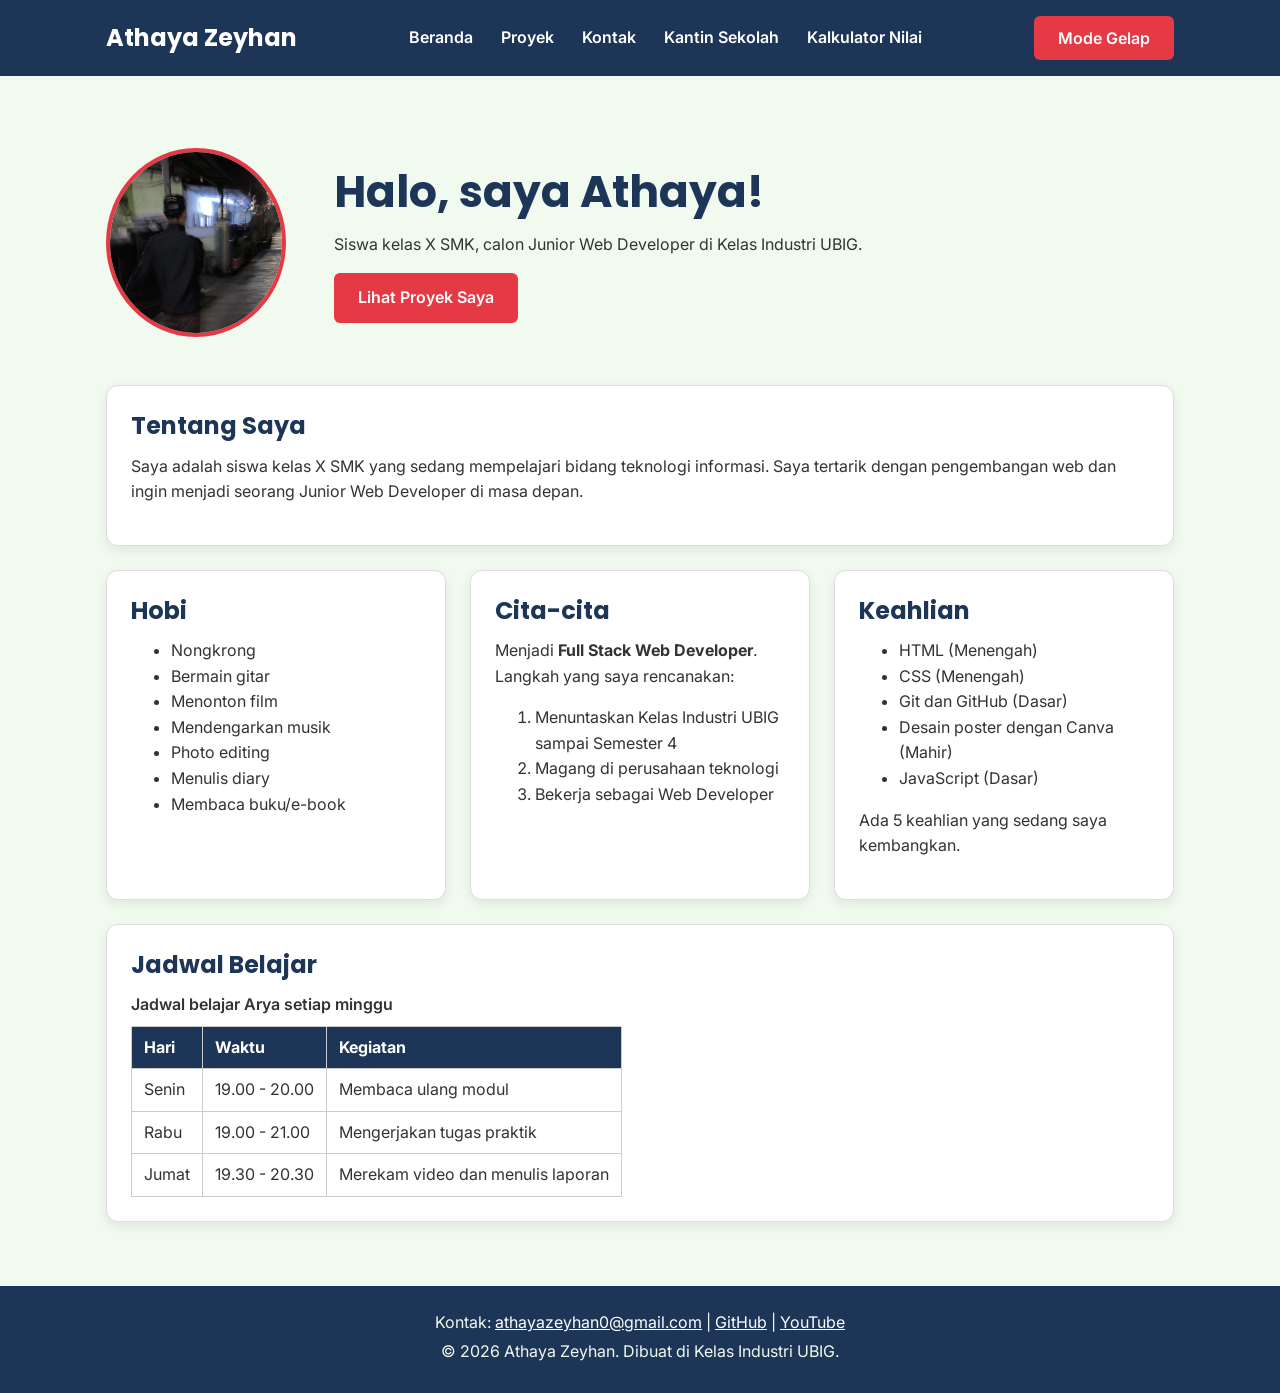
==== index.html @ f28275d8 "feat : save semua file" ====
<!DOCTYPE html>
<html lang="id">
<head>
  <meta charset="UTF-8">
  <meta name="viewport" content="width=device-width, initial-scale=1.0">
  <title>Athaya Zeyhan | Beranda</title>
  <link rel="icon" href="arya-profile.jpeg" type="image/jpeg">
  <link rel="preconnect" href="https://fonts.googleapis.com">
  <link rel="preconnect" href="https://fonts.gstatic.com" crossorigin>
  <link href="https://fonts.googleapis.com/css2?family=Inter:wght@400;600&family=Poppins:wght@600;700&display=swap" rel="stylesheet">
  <link rel="stylesheet" href="css/style.css">
  <script src="js/main.js" defer></script>
</head>
<body>
  <header>
    <div class="container navbar">
      <h1>Athaya Zeyhan</h1>
      <nav class="menu-laptop">
        <ul>
          <li><a href="index.html">Beranda</a></li>
          <li><a href="proyek.html">Proyek</a></li>
          <li><a href="kontak.html">Kontak</a></li>
          <li><a href="kantinsekolah.html">Kantin Sekolah</a></li>
          <li><a href="kalkulator.html" aria-current="page">Kalkulator Nilai</a></li>
        </ul>
      </nav>
      <!-- Tantangan: menu ponsel yang bisa dibuka-tutup -->
      <details class="menu-ponsel">
        <summary>Menu</summary>
        <nav>
          <ul>
            <li><a href="index.html">Beranda</a></li>
            <li><a href="proyek.html">Proyek</a></li>
            <li><a href="kontak.html">Kontak</a></li>
            <li><a href="kantinsekolah.html">Kantin Sekolah</a></li>
            <li><a href="kalkulator.html" aria-current="page">Kalkulator Nilai</a></li>
          </ul>
        </nav>
      </details>
      <button type="button" id="tombol-tema">Mode Gelap</button>
    </div>
  </header>

  <main>
    <div class="container">
      <section class="hero">
        <img src="Athaya.jpeg" alt="Foto profil Athaya Zeyhan" width="180">
        <div>
          <h2>Halo, saya Athaya!</h2>
          <p>Siswa kelas X SMK, calon Junior Web Developer di Kelas Industri UBIG.</p>
          <a href="proyek.html" class="tombol">Lihat Proyek Saya</a>
        </div>
      </section>

      <section class="kartu">
        <h2>Tentang Saya</h2>
        <p>Saya adalah siswa kelas X SMK yang sedang mempelajari bidang teknologi informasi. Saya tertarik dengan pengembangan web dan ingin menjadi seorang Junior Web Developer di masa depan.</p>
      </section>

      <div class="daftar-kartu">
        <section class="kartu">
          <h2>Hobi</h2>
          <ul>
            <li>Nongkrong</li>
            <li>Bermain gitar</li>
            <li>Menonton film</li>
            <li>Mendengarkan musik</li>
            <li>Photo editing</li>
            <li>Menulis diary</li>
            <li>Membaca buku/e-book</li>
          </ul>
        </section>

        <section class="kartu">
          <h2>Cita-cita</h2>
          <p>Menjadi <strong>Full Stack Web Developer</strong>. Langkah yang saya rencanakan:</p>
          <ol>
            <li>Menuntaskan Kelas Industri UBIG sampai Semester 4</li>
            <li>Magang di perusahaan teknologi</li>
            <li>Bekerja sebagai Web Developer</li>
          </ol>
        </section>

        <section class="kartu">
          <h2>Keahlian</h2>
          <ul id="daftar-skill"></ul>
          <p id="jumlah-skill"></p>
        </section>
      </div>

      <section class="kartu">
        <h2>Jadwal Belajar</h2>
        <table>
          <caption>Jadwal belajar Arya setiap minggu</caption>
          <thead>
            <tr>
              <th>Hari</th>
              <th>Waktu</th>
              <th>Kegiatan</th>
            </tr>
          </thead>
          <tbody>
            <tr>
              <td>Senin</td>
              <td>19.00 - 20.00</td>
              <td>Membaca ulang modul</td>
            </tr>
            <tr>
              <td>Rabu</td>
              <td>19.00 - 21.00</td>
              <td>Mengerjakan tugas praktik</td>
            </tr>
            <tr>
              <td>Jumat</td>
              <td>19.30 - 20.30</td>
              <td>Merekam video dan menulis laporan</td>
            </tr>
          </tbody>
        </table>
      </section>
    </div>
  </main>

  <footer>
    <p>Kontak: <a href="mailto:athayazeyhan0@gmail.com">athayazeyhan0@gmail.com</a> |
      <a href="https://github.com/Athaya17Arya-Nasrullah" target="_blank">GitHub</a> |
      <a href="https://www.youtube.com/@AthayaZeyhan-j3u@AryaNewWebDevelopment" target="_blank">YouTube</a></p>
    <p>&copy; 2026 Athaya Zeyhan. Dibuat di Kelas Industri UBIG.</p>
  </footer>
</body>
</html>
---- css/style.css ----
/* Gaya portofolio Andi Pratama
   Palet: #1D3557 (utama), #E63946 (aksen), #F1FAEE (latar)
   Huruf: Poppins (judul), Inter (isi)
   Tata letak: mobile first, titik ubah 768px (tablet) dan 1024px (laptop) */

/* 1. Reset */
* {
  box-sizing: border-box;
  margin: 0;
}

img {
  max-width: 100%;
  height: auto;
}

/* 2. Dasar halaman: warna dan huruf */
body {
  font-family: "Inter", Arial, sans-serif;
  font-size: 1rem;
  line-height: 1.6;
  color: #333333;
  background-color: #F1FAEE;
}

h1, h2, h3 {
  font-family: "Poppins", Arial, sans-serif;
  color: #1D3557;
  line-height: 1.3;
}

h2 {
  margin-bottom: 0.75rem;
}

p, ul, ol {
  margin-bottom: 1rem;
}

a {
  color: #E63946;
}

/* 3. Wadah, header, dan menu */
.container {
  max-width: 1100px;
  margin: 0 auto;
  padding: 0 1rem;
}

header {
  background-color: #1D3557;
  color: #FFFFFF;
  padding: 1rem 0;
}

header h1 {
  color: #FFFFFF;
  font-size: 1.5rem;
}

.navbar {
  display: flex;
  flex-wrap: wrap;
  justify-content: space-between;
  align-items: center;
  gap: 0.5rem;
}

nav ul {
  display: flex;
  gap: 0.25rem;
  padding: 0;
  margin: 0;
  list-style: none;
}

nav a {
  display: inline-block;
  padding: 0.5rem 0.75rem;
  border-radius: 6px;
  color: #FFFFFF;
  font-weight: 600;
  text-decoration: none;
}

/* Tantangan: menu ponsel buka-tutup dengan details */
.menu-laptop {
  display: none;
}

.menu-ponsel summary {
  padding: 0.5rem 0.75rem;
  border: 1px solid #FFFFFF;
  border-radius: 6px;
  font-weight: 600;
  cursor: pointer;
}

.menu-ponsel ul {
  flex-direction: column;
  margin-top: 0.5rem;
}

/* 4. Isi utama, hero, dan kartu */
main {
  padding: 1.5rem 0;
}

.hero {
  display: flex;
  flex-direction: column;
  align-items: center;
  gap: 1.5rem;
  padding: 1rem 0 2rem;
  text-align: center;
}

.hero img {
  border: 4px solid #E63946;
  border-radius: 50%;
}

.hero h2 {
  font-size: 2rem;
}

.tombol {
  display: inline-block;
  padding: 0.75rem 1.5rem;
  border-radius: 6px;
  background-color: #E63946;
  color: #FFFFFF;
  font-weight: 600;
  text-decoration: none;
}

.kartu {
  background-color: #FFFFFF;
  padding: 1rem;
  margin-bottom: 1.5rem;
  border: 1px solid #DDDDDD;
  border-radius: 12px;
  box-shadow: 0 4px 12px rgba(0, 0, 0, 0.08);
}

.daftar-kartu {
  display: flex;
  flex-wrap: wrap;
  gap: 1.5rem;
  margin-bottom: 1.5rem;
}

.daftar-kartu .kartu {
  flex: 1 1 280px;
  margin-bottom: 0;
}

article img {
  border-radius: 8px;
  border: 1px solid #DDDDDD;
}

/* 5. Tabel */
table {
  border-collapse: collapse;
}

caption {
  font-weight: 600;
  text-align: left;
  margin-bottom: 0.5rem;
}

th, td {
  border: 1px solid #CCCCCC;
  padding: 0.5rem 0.75rem;
  text-align: left;
}

th {
  background-color: #1D3557;
  color: #FFFFFF;
}

/* 6. Form */
label {
  font-weight: 600;
}

input, select, textarea {
  width: 100%;
  max-width: 22rem;
  padding: 0.6rem;
  margin-top: 0.25rem;
  border: 1px solid #CCCCCC;
  border-radius: 6px;
  font-family: inherit;
  font-size: 1rem;
}

button {
  padding: 0.75rem 1.5rem;
  border: none;
  border-radius: 6px;
  background-color: #E63946;
  color: #FFFFFF;
  font-family: inherit;
  font-size: 1rem;
  font-weight: 600;
  cursor: pointer;
}

/* 7. Footer */
footer {
  background-color: #1D3557;
  color: #F1FAEE;
  text-align: center;
  padding: 1.5rem;
}

footer p {
  margin-bottom: 0.25rem;
}

footer a {
  color: #FFFFFF;
}

/* 8. Tablet: lebar layar 768px ke atas */
@media (min-width: 768px) {
  .menu-laptop {
    display: block;
  }

  .menu-ponsel {
    display: none;
  }

  .hero {
    flex-direction: row;
    padding: 2rem 0 3rem;
    text-align: left;
  }

  .kartu {
    padding: 1.5rem;
  }
}

/* 9. Laptop: lebar layar 1024px ke atas */
@media (min-width: 1024px) {
  main {
    padding: 2.5rem 0;
  }

  .hero {
    gap: 3rem;
  }

  .hero h2 {
    font-size: 2.75rem;
  }
}

body.gelap {
  color: #f5f5f5;
  background-color: #18173e;
}

body.gelap h1,
body.gelap h2,
body.gelap h3 {
  color: #f5f5f5;
}

body.gelap .kartu {
  background-color: #26272c;
  border-color: #27226b;
}
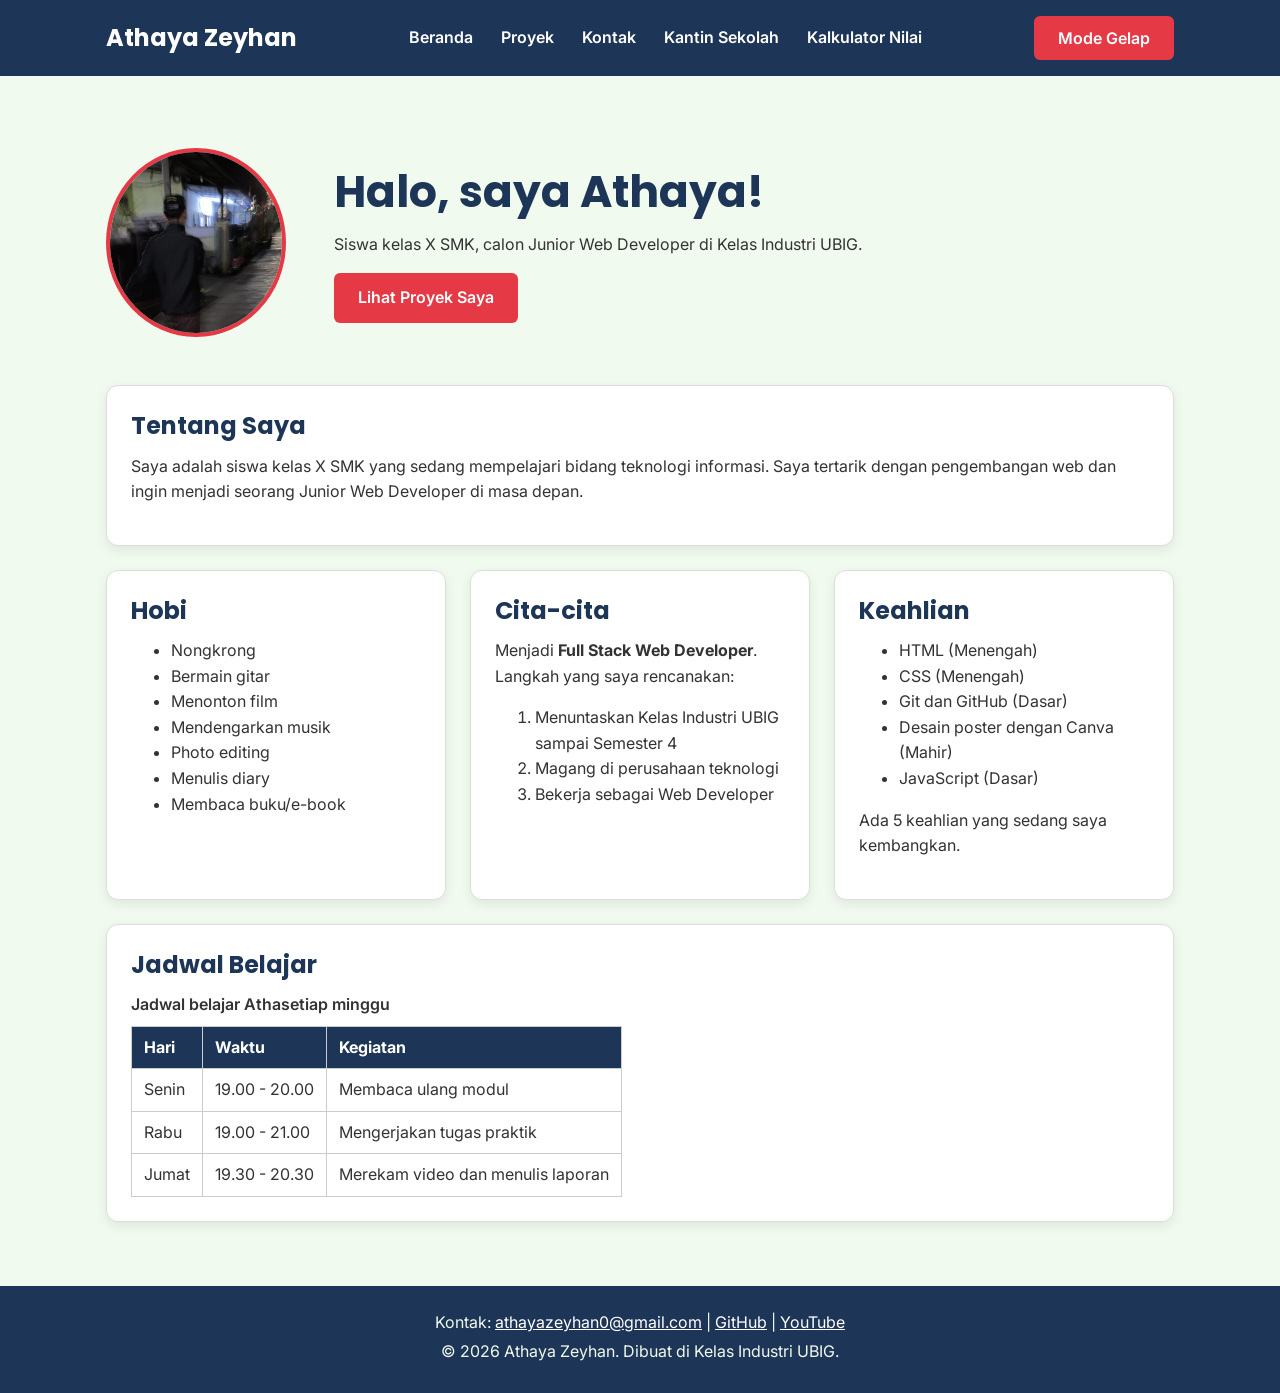
==== commit bdc098bc: "feat : save semua file" ====
--- a/index.html
+++ b/index.html
@@ -91,7 +91,7 @@
       <section class="kartu">
         <h2>Jadwal Belajar</h2>
         <table>
-          <caption>Jadwal belajar Arya setiap minggu</caption>
+          <caption>Jadwal belajar Athasetiap minggu</caption>
           <thead>
             <tr>
               <th>Hari</th>
@@ -123,7 +123,7 @@
 
   <footer>
     <p>Kontak: <a href="mailto:athayazeyhan0@gmail.com">athayazeyhan0@gmail.com</a> |
-      <a href="https://github.com/Athaya17Arya-Nasrullah" target="_blank">GitHub</a> |
+      <a href="https://github.com/Athaya17" target="_blank">GitHub</a> |
       <a href="https://www.youtube.com/@AthayaZeyhan-j3u@AryaNewWebDevelopment" target="_blank">YouTube</a></p>
     <p>&copy; 2026 Athaya Zeyhan. Dibuat di Kelas Industri UBIG.</p>
   </footer>
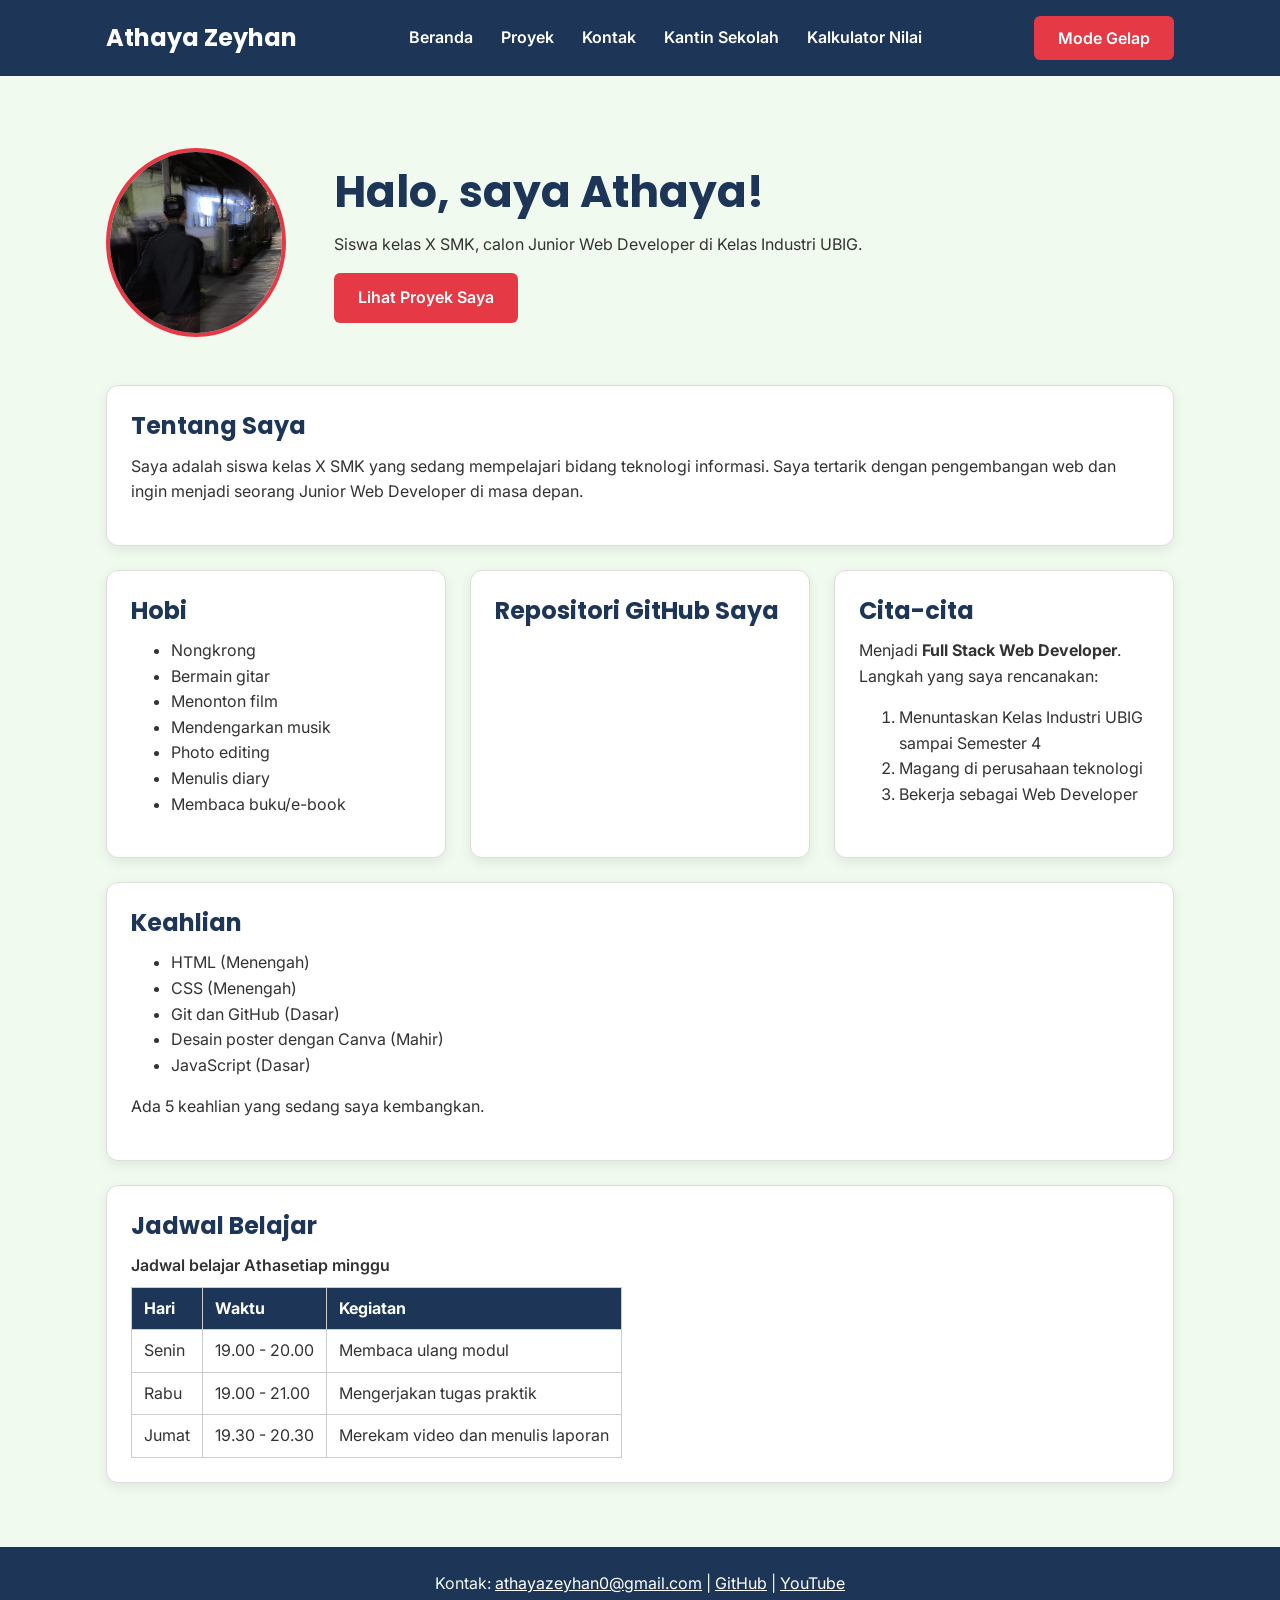
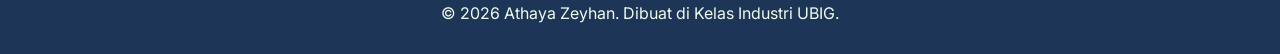
==== commit 732135be: "feat: save file index" ====
--- a/index.html
+++ b/index.html
@@ -4,7 +4,7 @@
   <meta charset="UTF-8">
   <meta name="viewport" content="width=device-width, initial-scale=1.0">
   <title>Athaya Zeyhan | Beranda</title>
-  <link rel="icon" href="arya-profile.jpeg" type="image/jpeg">
+  <link rel="icon" href="Athaya.jpeg" type="image/jpeg">
   <link rel="preconnect" href="https://fonts.googleapis.com">
   <link rel="preconnect" href="https://fonts.gstatic.com" crossorigin>
   <link href="https://fonts.googleapis.com/css2?family=Inter:wght@400;600&family=Poppins:wght@600;700&display=swap" rel="stylesheet">
@@ -72,6 +72,12 @@
         </section>
 
         <section class="kartu">
+          <h2>Repositori GitHub Saya</h2>
+          <p id="status-repo"></p>
+          <ul id="daftar-repo"></ul>
+        </section>
+
+        <section class="kartu">
           <h2>Cita-cita</h2>
           <p>Menjadi <strong>Full Stack Web Developer</strong>. Langkah yang saya rencanakan:</p>
           <ol>
@@ -124,7 +130,7 @@
   <footer>
     <p>Kontak: <a href="mailto:athayazeyhan0@gmail.com">athayazeyhan0@gmail.com</a> |
       <a href="https://github.com/Athaya17" target="_blank">GitHub</a> |
-      <a href="https://www.youtube.com/@AthayaZeyhan-j3u@AryaNewWebDevelopment" target="_blank">YouTube</a></p>
+      <a href="https://www.youtube.com/@AthayaZeyhan-j3u" target="_blank">YouTube</a></p>
     <p>&copy; 2026 Athaya Zeyhan. Dibuat di Kelas Industri UBIG.</p>
   </footer>
 </body>
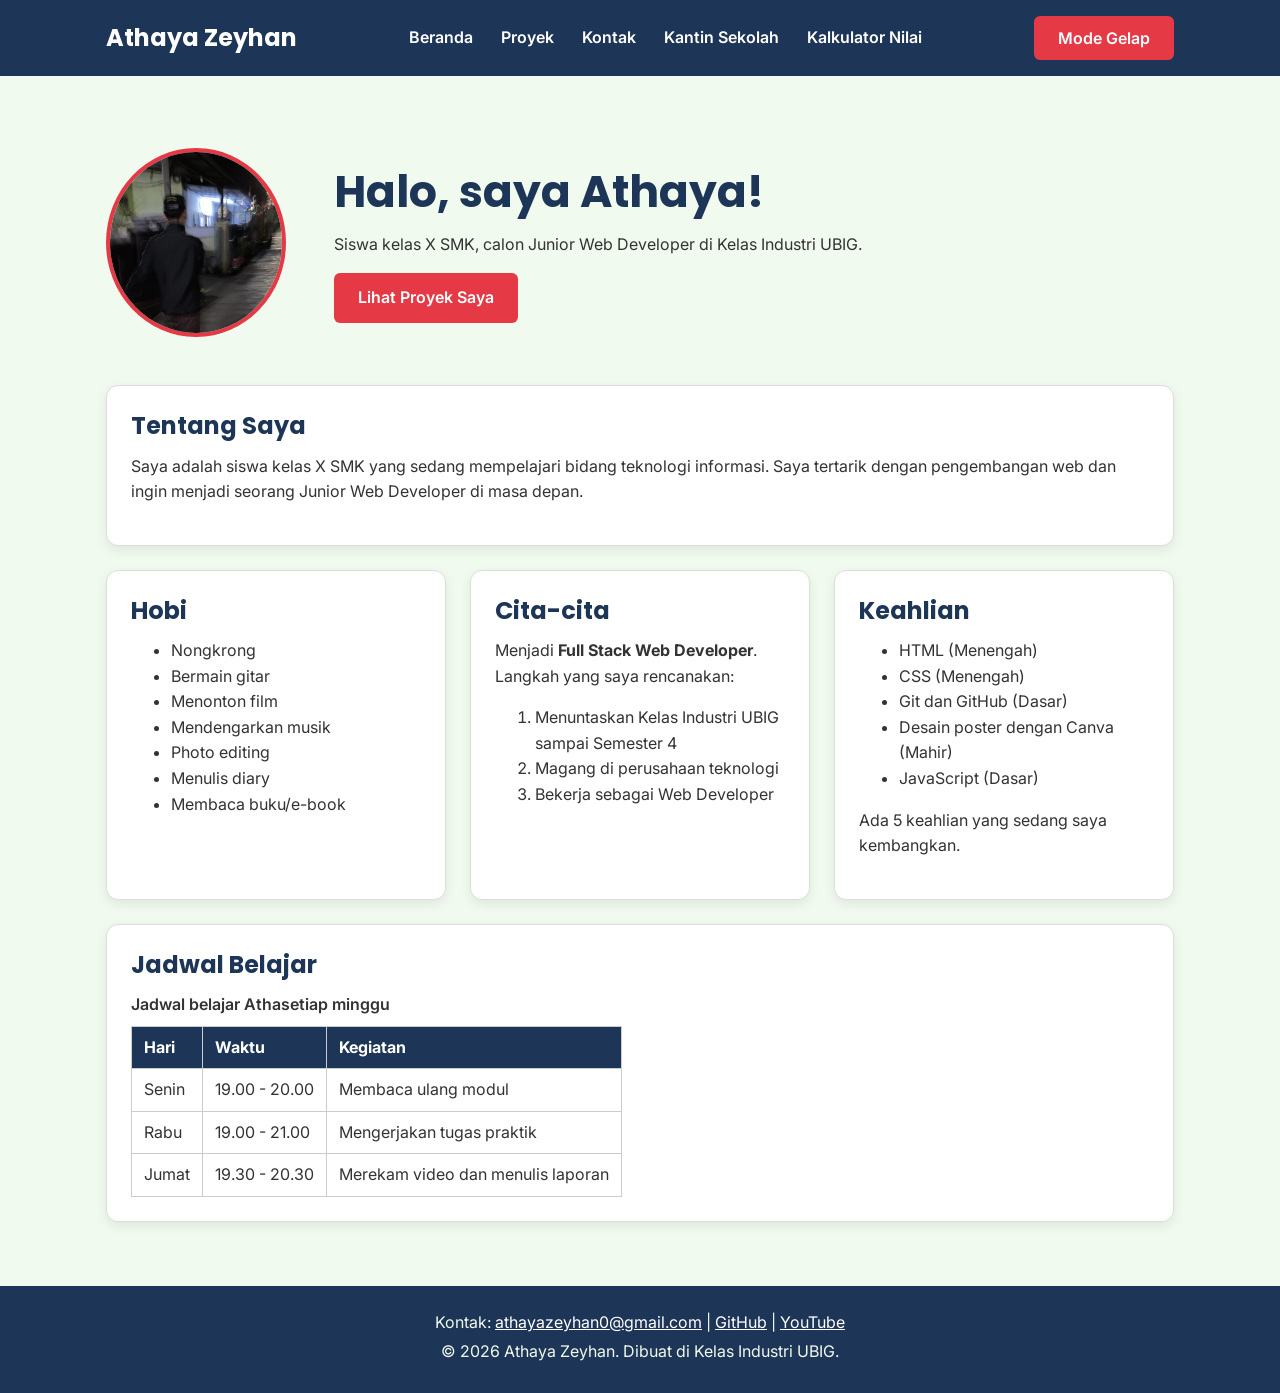
==== commit f816e3c7: "feat: new repositori" ====
--- a/index.html
+++ b/index.html
@@ -72,12 +72,6 @@
         </section>
 
         <section class="kartu">
-          <h2>Repositori GitHub Saya</h2>
-          <p id="status-repo"></p>
-          <ul id="daftar-repo"></ul>
-        </section>
-
-        <section class="kartu">
           <h2>Cita-cita</h2>
           <p>Menjadi <strong>Full Stack Web Developer</strong>. Langkah yang saya rencanakan:</p>
           <ol>
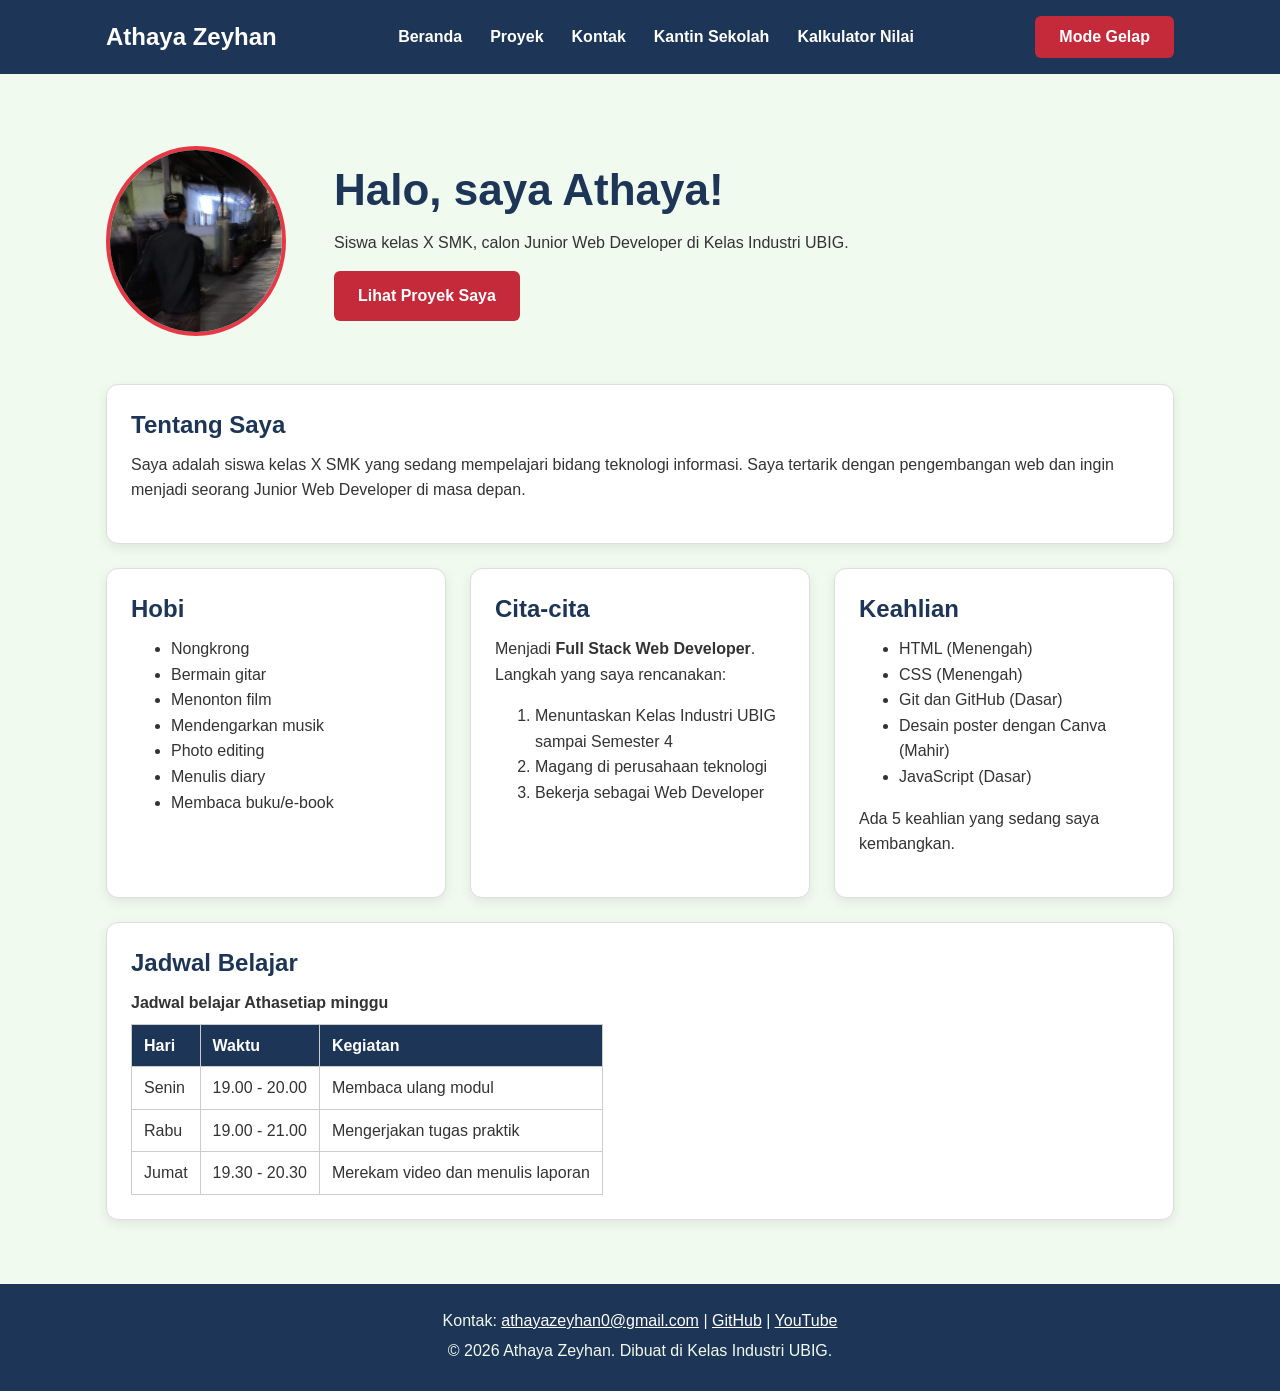
==== commit 9026c23c: "feat:save semua file" ====
--- a/index.html
+++ b/index.html
@@ -3,11 +3,10 @@
 <head>
   <meta charset="UTF-8">
   <meta name="viewport" content="width=device-width, initial-scale=1.0">
+  <meta name="description" content="Portofolio Athaya Zeyhan berisi profil, keahlian, jadwal belajar, dan proyek pengembangan web.">
+  <meta name="theme-color" content="#1D3557">
   <title>Athaya Zeyhan | Beranda</title>
   <link rel="icon" href="Athaya.jpeg" type="image/jpeg">
-  <link rel="preconnect" href="https://fonts.googleapis.com">
-  <link rel="preconnect" href="https://fonts.gstatic.com" crossorigin>
-  <link href="https://fonts.googleapis.com/css2?family=Inter:wght@400;600&family=Poppins:wght@600;700&display=swap" rel="stylesheet">
   <link rel="stylesheet" href="css/style.css">
   <script src="js/main.js" defer></script>
 </head>
@@ -15,36 +14,36 @@
   <header>
     <div class="container navbar">
       <h1>Athaya Zeyhan</h1>
-      <nav class="menu-laptop">
+      <nav class="menu-laptop" aria-label="Navigasi utama">
         <ul>
-          <li><a href="index.html">Beranda</a></li>
+          <li><a href="index.html" aria-current="page">Beranda</a></li>
           <li><a href="proyek.html">Proyek</a></li>
           <li><a href="kontak.html">Kontak</a></li>
           <li><a href="kantinsekolah.html">Kantin Sekolah</a></li>
-          <li><a href="kalkulator.html" aria-current="page">Kalkulator Nilai</a></li>
+          <li><a href="kalkulator.html">Kalkulator Nilai</a></li>
         </ul>
       </nav>
       <!-- Tantangan: menu ponsel yang bisa dibuka-tutup -->
       <details class="menu-ponsel">
         <summary>Menu</summary>
-        <nav>
+        <nav aria-label="Navigasi utama">
           <ul>
-            <li><a href="index.html">Beranda</a></li>
+            <li><a href="index.html" aria-current="page">Beranda</a></li>
             <li><a href="proyek.html">Proyek</a></li>
             <li><a href="kontak.html">Kontak</a></li>
             <li><a href="kantinsekolah.html">Kantin Sekolah</a></li>
-            <li><a href="kalkulator.html" aria-current="page">Kalkulator Nilai</a></li>
+            <li><a href="kalkulator.html">Kalkulator Nilai</a></li>
           </ul>
         </nav>
       </details>
-      <button type="button" id="tombol-tema">Mode Gelap</button>
+      <button type="button" id="tombol-tema" aria-label="Mode Gelap: ubah tema halaman">Mode Gelap</button>
     </div>
   </header>
 
   <main>
     <div class="container">
       <section class="hero">
-        <img src="Athaya.jpeg" alt="Foto profil Athaya Zeyhan" width="180">
+        <img src="Athaya-360.jpg" srcset="Athaya-360.jpg 360w, Athaya.jpeg 1132w" sizes="180px" alt="Foto profil Athaya Zeyhan" width="180" height="190" fetchpriority="high">
         <div>
           <h2>Halo, saya Athaya!</h2>
           <p>Siswa kelas X SMK, calon Junior Web Developer di Kelas Industri UBIG.</p>
@@ -123,8 +122,8 @@
 
   <footer>
     <p>Kontak: <a href="mailto:athayazeyhan0@gmail.com">athayazeyhan0@gmail.com</a> |
-      <a href="https://github.com/Athaya17" target="_blank">GitHub</a> |
-      <a href="https://www.youtube.com/@AthayaZeyhan-j3u" target="_blank">YouTube</a></p>
+      <a href="https://github.com/Athaya17" target="_blank" rel="noopener noreferrer">GitHub</a> |
+      <a href="https://www.youtube.com/@AthayaZeyhan-j3u" target="_blank" rel="noopener noreferrer">YouTube</a></p>
     <p>&copy; 2026 Athaya Zeyhan. Dibuat di Kelas Industri UBIG.</p>
   </footer>
 </body>
--- a/css/style.css
+++ b/css/style.css
@@ -16,7 +16,7 @@
 
 /* 2. Dasar halaman: warna dan huruf */
 body {
-  font-family: "Inter", Arial, sans-serif;
+  font-family: Arial, Helvetica, sans-serif;
   font-size: 1rem;
   line-height: 1.6;
   color: #333333;
@@ -24,7 +24,7 @@
 }
 
 h1, h2, h3 {
-  font-family: "Poppins", Arial, sans-serif;
+  font-family: Arial, Helvetica, sans-serif;
   color: #1D3557;
   line-height: 1.3;
 }
@@ -38,7 +38,7 @@
 }
 
 a {
-  color: #E63946;
+  color: #C52A3A;
 }
 
 /* 3. Wadah, header, dan menu */
@@ -84,6 +84,16 @@
   text-decoration: none;
 }
 
+a:focus-visible,
+button:focus-visible,
+summary:focus-visible,
+input:focus-visible,
+select:focus-visible,
+textarea:focus-visible {
+  outline: 3px solid #FDBE00;
+  outline-offset: 3px;
+}
+
 /* Tantangan: menu ponsel buka-tutup dengan details */
 .menu-laptop {
   display: none;
@@ -129,7 +139,7 @@
   display: inline-block;
   padding: 0.75rem 1.5rem;
   border-radius: 6px;
-  background-color: #E63946;
+  background-color: #C52A3A;
   color: #FFFFFF;
   font-weight: 600;
   text-decoration: none;
@@ -144,6 +154,24 @@
   box-shadow: 0 4px 12px rgba(0, 0, 0, 0.08);
 }
 
+.filter {
+  display: flex;
+  flex-wrap: wrap;
+  gap: 0.5rem;
+  margin-bottom: 1rem;
+}
+
+.tombol-filter.aktif {
+  background-color: #1D3557;
+}
+
+.label {
+  display: inline-block;
+  margin-bottom: 0.5rem;
+  color: #C52A3A;
+  font-weight: 700;
+}
+
 .daftar-kartu {
   display: flex;
   flex-wrap: wrap;
@@ -203,7 +231,7 @@
   padding: 0.75rem 1.5rem;
   border: none;
   border-radius: 6px;
-  background-color: #E63946;
+  background-color: #C52A3A;
   color: #FFFFFF;
   font-family: inherit;
   font-size: 1rem;
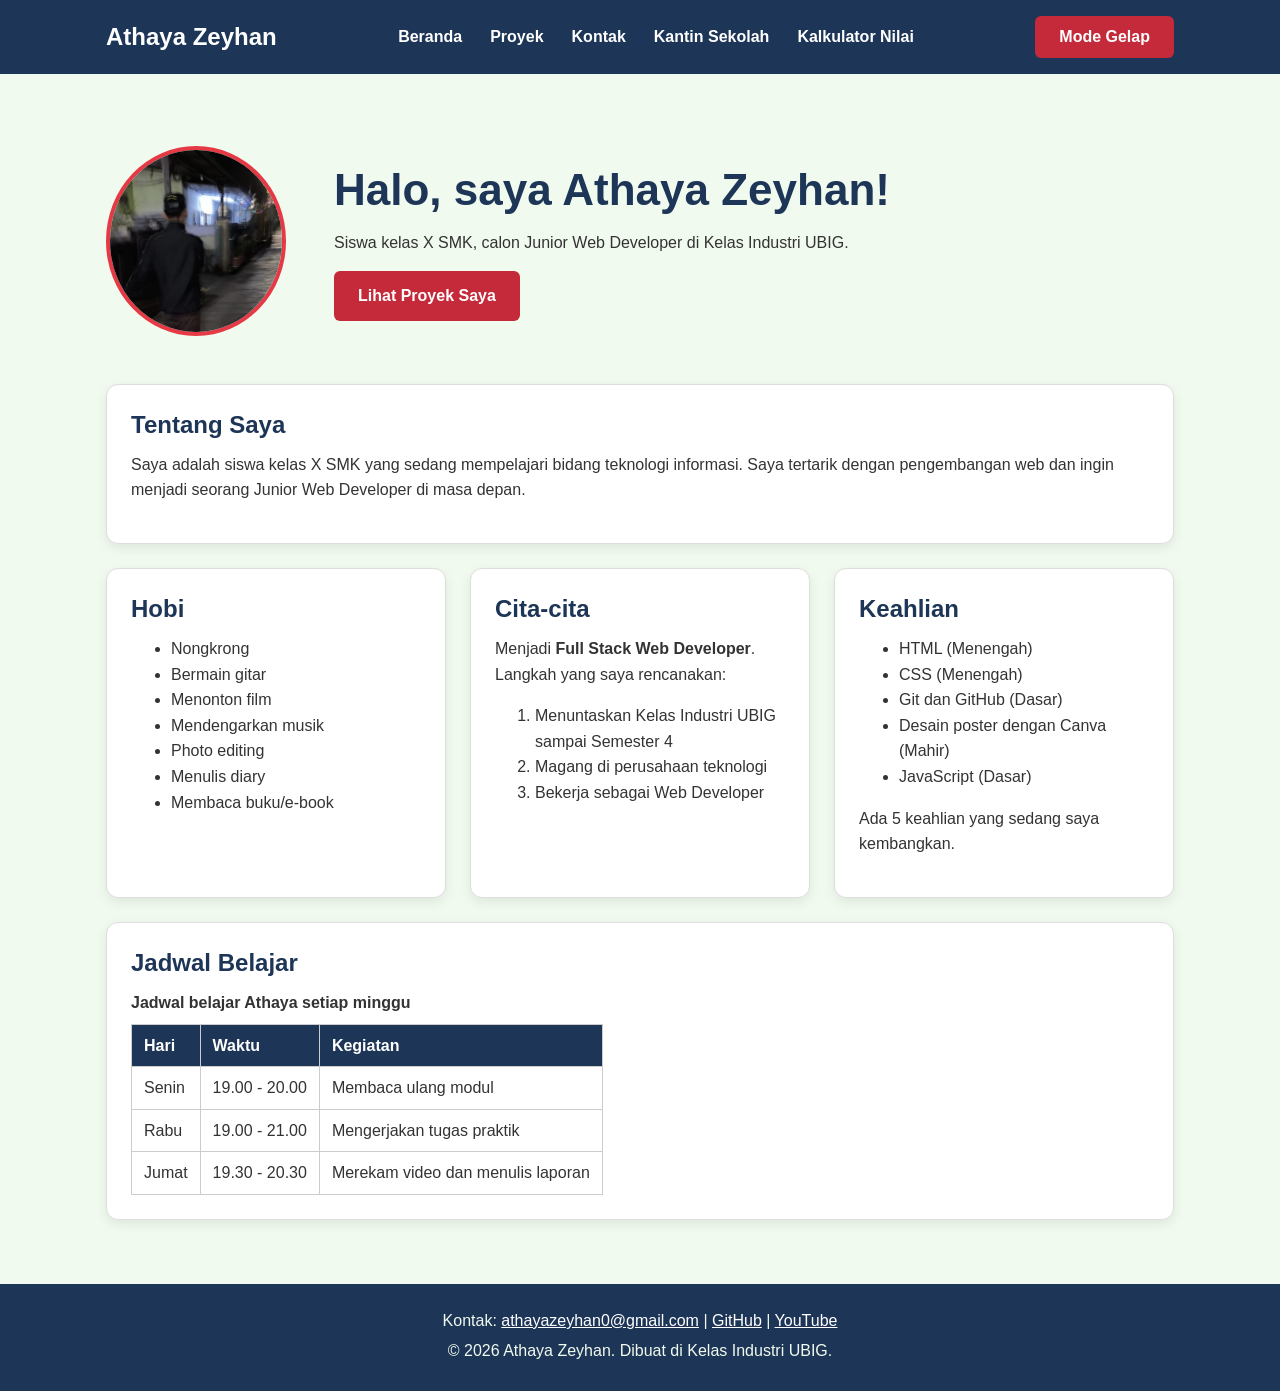
==== commit 5238a323: "feat:save semua" ====
--- a/index.html
+++ b/index.html
@@ -3,17 +3,39 @@
 <head>
   <meta charset="UTF-8">
   <meta name="viewport" content="width=device-width, initial-scale=1.0">
-  <meta name="description" content="Portofolio Athaya Zeyhan berisi profil, keahlian, jadwal belajar, dan proyek pengembangan web.">
+  <meta name="description" content="Portofolio Athaya Zeyhan, siswa SMK dan calon Junior Web Developer. Kenali profil, keahlian HTML, CSS, JavaScript, proyek web, dan perjalanan belajar saya.">
+  <meta name="author" content="Athaya Zeyhan">
   <meta name="theme-color" content="#1D3557">
-  <title>Athaya Zeyhan | Beranda</title>
+  <meta property="og:type" content="profile">
+  <meta property="og:locale" content="id_ID">
+  <meta property="og:title" content="Athaya Zeyhan | Portofolio Web Developer Pemula">
+  <meta property="og:description" content="Profil, keahlian, proyek web, dan perjalanan belajar Athaya Zeyhan di bidang pengembangan web.">
+  <meta name="twitter:card" content="summary">
+  <meta name="twitter:title" content="Athaya Zeyhan | Portofolio Web Developer Pemula">
+  <meta name="twitter:description" content="Profil, keahlian, proyek web, dan perjalanan belajar Athaya Zeyhan di bidang pengembangan web.">
+  <title>Athaya Zeyhan | Portofolio Web Developer Pemula</title>
   <link rel="icon" href="Athaya.jpeg" type="image/jpeg">
   <link rel="stylesheet" href="css/style.css">
   <script src="js/main.js" defer></script>
+  <script type="application/ld+json">
+    {
+      "@context": "https://schema.org",
+      "@type": "Person",
+      "name": "Athaya Zeyhan",
+      "description": "Siswa SMK yang sedang belajar pengembangan web dan bercita-cita menjadi Junior Web Developer.",
+      "image": "Athaya-360.jpg",
+      "sameAs": [
+        "https://github.com/Athaya17",
+        "https://www.youtube.com/@AthayaZeyhan-j3u"
+      ],
+      "knowsAbout": ["HTML", "CSS", "JavaScript", "Pengembangan web"]
+    }
+  </script>
 </head>
 <body>
   <header>
     <div class="container navbar">
-      <h1>Athaya Zeyhan</h1>
+      <a class="brand" href="index.html">Athaya Zeyhan</a>
       <nav class="menu-laptop" aria-label="Navigasi utama">
         <ul>
           <li><a href="index.html" aria-current="page">Beranda</a></li>
@@ -45,7 +67,7 @@
       <section class="hero">
         <img src="Athaya-360.jpg" srcset="Athaya-360.jpg 360w, Athaya.jpeg 1132w" sizes="180px" alt="Foto profil Athaya Zeyhan" width="180" height="190" fetchpriority="high">
         <div>
-          <h2>Halo, saya Athaya!</h2>
+          <h1>Halo, saya Athaya Zeyhan!</h1>
           <p>Siswa kelas X SMK, calon Junior Web Developer di Kelas Industri UBIG.</p>
           <a href="proyek.html" class="tombol">Lihat Proyek Saya</a>
         </div>
@@ -90,7 +112,7 @@
       <section class="kartu">
         <h2>Jadwal Belajar</h2>
         <table>
-          <caption>Jadwal belajar Athasetiap minggu</caption>
+          <caption>Jadwal belajar Athaya setiap minggu</caption>
           <thead>
             <tr>
               <th>Hari</th>
--- a/css/style.css
+++ b/css/style.css
@@ -54,9 +54,16 @@
   padding: 1rem 0;
 }
 
-header h1 {
+.brand {
+  display: inline-block;
   color: #FFFFFF;
   font-size: 1.5rem;
+  font-weight: 700;
+  text-decoration: none;
+}
+
+main h1 {
+  margin-bottom: 0.75rem;
 }
 
 .navbar {
@@ -131,7 +138,7 @@
   border-radius: 50%;
 }
 
-.hero h2 {
+.hero h1 {
   font-size: 2rem;
 }
 
@@ -286,7 +293,7 @@
     gap: 3rem;
   }
 
-  .hero h2 {
+  .hero h1 {
     font-size: 2.75rem;
   }
 }
